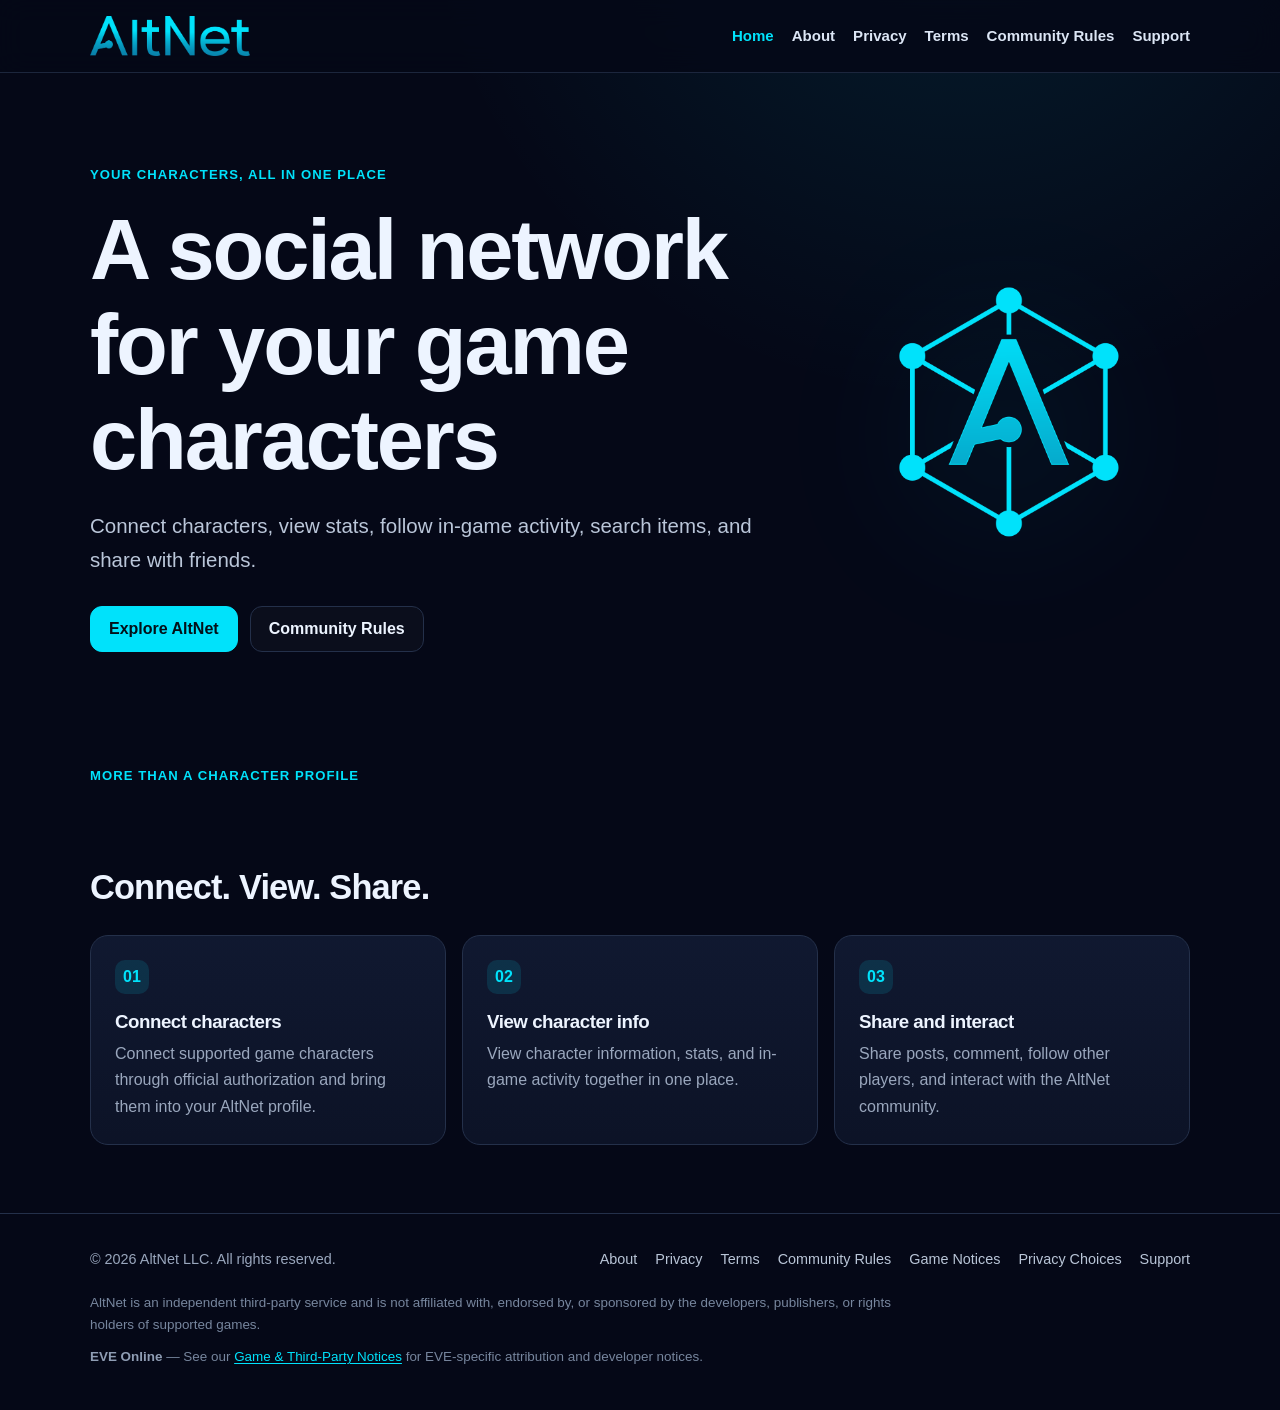
==== index.html @ 85214b1b "Initial production website" ====
<!doctype html>
<html lang="en">
<head>
  <meta charset="utf-8">
  <meta name="viewport" content="width=device-width,initial-scale=1">
  <title>AltNet — A social network for your game characters</title>
  <meta name="description" content="AltNet is a social network for your game characters. Connect characters, view stats, follow in-game activity, search items, and share with friends.">
  <meta name="theme-color" content="#050817">
  <link rel="canonical" href="https://altnetapp.com/">
  <link rel="icon" type="image/png" sizes="192x192" href="/assets/images/favicon-192.png">
  <link rel="apple-touch-icon" href="/assets/images/favicon-192.png">
  <link rel="manifest" href="/site.webmanifest">
  <meta property="og:type" content="website">
  <meta property="og:site_name" content="AltNet">
  <meta property="og:title" content="AltNet — A social network for your game characters">
  <meta property="og:description" content="AltNet is a social network for your game characters. Connect characters, view stats, follow in-game activity, search items, and share with friends.">
  <meta property="og:url" content="https://altnetapp.com/">
  <meta property="og:image" content="https://altnetapp.com/assets/images/app-icon.png">
  <meta name="twitter:card" content="summary">
  <link rel="stylesheet" href="/assets/css/site.css">
</head>
<body>
<header class="site-header">
  <div class="wrap header-inner">
    <a class="brand" href="/" aria-label="AltNet home"><img src="/assets/images/altnet-wordmark.png" alt="AltNet"></a>

    <nav class="desktop-nav" aria-label="Main navigation">
        <a href="/" aria-current="page">Home</a>
        <a href="/about/">About</a>
        <a href="/privacy/">Privacy</a>
        <a href="/terms/">Terms</a>
        <a href="/rules/">Community Rules</a>
        <a href="/support/">Support</a>
    </nav>

    <details class="mobile-nav">
      <summary>Menu</summary>
      <nav aria-label="Mobile navigation">
        <a href="/" aria-current="page">Home</a>
        <a href="/about/">About</a>
        <a href="/privacy/">Privacy</a>
        <a href="/terms/">Terms</a>
        <a href="/rules/">Community Rules</a>
        <a href="/support/">Support</a>
      </nav>
    </details>
  </div>
</header>
<main>

<section class="hero">
  <div class="wrap hero-grid">
    <div>
      <div class="eyebrow">Your characters, all in one place</div>
      <h1>A social network for your game characters</h1>
      <p class="lead">Connect characters, view stats, follow in-game activity, search items, and share with friends.</p>
      <div class="hero-actions">
        <a class="btn btn-primary" href="#about">Explore AltNet</a>
        <a class="btn btn-secondary" href="/rules/">Community Rules</a>
      </div>
    </div>
    <img class="hero-mark" src="/assets/images/altnet-mark.png" alt="" aria-hidden="true">
  </div>
</section>

<section class="section" id="about">
  <div class="wrap">
    <div class="eyebrow">More than a character profile</div>
    <h2>Connect. View. Share.</h2>
    <div class="cards">
      <article class="card"><div class="icon-dot">01</div><h3>Connect characters</h3><p>Connect supported game characters through official authorization and bring them into your AltNet profile.</p></article>
      <article class="card"><div class="icon-dot">02</div><h3>View character info</h3><p>View character information, stats, and in-game activity together in one place.</p></article>
      <article class="card"><div class="icon-dot">03</div><h3>Share and interact</h3><p>Share posts, comment, follow other players, and interact with the AltNet community.</p></article>
    </div>
  </div>
</section>


</main>
<footer class="site-footer">
  <div class="wrap">
    <div class="footer-grid">
      <div>© 2026 AltNet LLC. All rights reserved.</div>
      <div class="footer-links">
        <a href="/about/">About</a>
        <a href="/privacy/">Privacy</a>
        <a href="/terms/">Terms</a>
        <a href="/rules/">Community Rules</a>
        <a href="/game-notices/">Game Notices</a>
        <a href="/account-privacy-choices/">Privacy Choices</a>
        <a href="/support/">Support</a>
      </div>
    </div>
    <div class="third-party">
      <p>AltNet is an independent third-party service and is not affiliated with, endorsed by, or sponsored by the developers, publishers, or rights holders of supported games.</p>
      <p><strong>EVE Online</strong> — See our <a href="/game-notices/">Game &amp; Third-Party Notices</a> for EVE-specific attribution and developer notices.</p>
    </div>
  </div>
</footer>
</body>
</html>
---- assets/css/site.css ----
:root {
  --bg: #050817;
  --bg-elevated: #0d1428;
  --bg-soft: #111a32;
  --text: #edf4ff;
  --muted: #9aa7bd;
  --border: #24304a;
  --teal: #00E2FB;
  --teal-soft: rgba(0, 226, 251, .12);
  --max: 1100px;
  color-scheme: dark;
}

* { box-sizing: border-box; }
html { scroll-behavior: smooth; }
body {
  margin: 0;
  background:
    radial-gradient(circle at 75% -10%, rgba(0,226,251,.10), transparent 34rem),
    var(--bg);
  color: var(--text);
  font-family: -apple-system, BlinkMacSystemFont, "Segoe UI", Roboto, Helvetica, Arial, sans-serif;
  line-height: 1.65;
  -webkit-font-smoothing: antialiased;
}
a { color: var(--teal); text-underline-offset: .18em; }
a:hover { text-decoration-thickness: 2px; }
img { max-width: 100%; height: auto; }
.wrap { width: min(calc(100% - 36px), var(--max)); margin: 0 auto; }

.site-header {
  position: sticky;
  top: 0;
  z-index: 20;
  background: rgba(5,8,23,.88);
  border-bottom: 1px solid rgba(36,48,74,.75);
  backdrop-filter: blur(14px);
}
.header-inner {
  min-height: 72px;
  display: flex;
  align-items: center;
  justify-content: space-between;
  gap: 24px;
}
.brand { display: inline-flex; align-items: center; text-decoration: none; }
.brand img { width: 160px; display: block; }
.desktop-nav {
  display: flex;
  align-items: center;
  flex-wrap: wrap;
  gap: 7px 18px;
}
.desktop-nav a,
.mobile-nav a {
  color: #dce6f5;
  text-decoration: none;
  font-size: .94rem;
  font-weight: 650;
}
.desktop-nav a:hover,
.desktop-nav a[aria-current="page"],
.mobile-nav a:hover,
.mobile-nav a[aria-current="page"] {
  color: var(--teal);
}

.mobile-nav { display: none; }
.mobile-nav summary {
  list-style: none;
  cursor: pointer;
  color: var(--text);
  font-weight: 750;
}
.mobile-nav summary::-webkit-details-marker { display: none; }

.hero { padding: 88px 0 68px; }
.hero-grid {
  display: grid;
  grid-template-columns: 1.3fr .7fr;
  gap: 64px;
  align-items: center;
}
.eyebrow {
  display: inline-flex;
  align-items: center;
  gap: 8px;
  color: var(--teal);
  font-size: .82rem;
  font-weight: 800;
  letter-spacing: .08em;
  text-transform: uppercase;
}
h1, h2, h3 { line-height: 1.12; letter-spacing: -.025em; }
h1 { margin: 16px 0 20px; font-size: clamp(2.65rem, 7vw, 5.3rem); }
h2 { margin-top: 2.3em; font-size: clamp(1.55rem, 3vw, 2.15rem); }
h3 { margin-top: 1.7em; }
.lead { color: #bac6d9; font-size: clamp(1.08rem, 2vw, 1.28rem); max-width: 720px; }
.hero-actions { display: flex; gap: 12px; flex-wrap: wrap; margin-top: 30px; }
.btn {
  display: inline-flex;
  min-height: 46px;
  align-items: center;
  justify-content: center;
  padding: 0 18px;
  border-radius: 12px;
  border: 1px solid var(--border);
  text-decoration: none;
  font-weight: 800;
}
.btn-primary { background: var(--teal); color: #031018; border-color: var(--teal); }
.btn-secondary { color: var(--text); background: rgba(255,255,255,.025); }
.hero-mark {
  width: min(100%, 340px);
  margin: 0 auto;
  image-rendering: auto;
  filter: drop-shadow(0 20px 70px rgba(0,226,251,.16));
}

.section { padding: 42px 0 68px; }
.cards {
  display: grid;
  grid-template-columns: repeat(3, 1fr);
  gap: 16px;
  margin-top: 28px;
}
.card {
  background: linear-gradient(180deg, rgba(17,26,50,.94), rgba(13,20,40,.94));
  border: 1px solid var(--border);
  border-radius: 18px;
  padding: 24px;
}
.card h3 { margin: 0 0 8px; }
.card p { color: var(--muted); margin: 0; }
.icon-dot {
  width: 34px; height: 34px; border-radius: 10px;
  display: grid; place-items: center;
  background: var(--teal-soft); color: var(--teal);
  font-weight: 900; margin-bottom: 18px;
}

.legal-hero { padding: 62px 0 22px; }
.legal-hero h1 { font-size: clamp(2.25rem, 5vw, 3.7rem); margin-bottom: 10px; }
.meta { color: var(--muted); font-size: .93rem; }
.content {
  max-width: 860px;
  padding-bottom: 72px;
}
.content p, .content li { color: #c7d2e3; }
.content strong { color: var(--text); }
.content ul { padding-left: 1.25rem; }
.content .notice {
  margin: 26px 0;
  padding: 18px 20px;
  border-left: 3px solid var(--teal);
  background: var(--teal-soft);
  border-radius: 0 12px 12px 0;
}
.content hr { border: 0; border-top: 1px solid var(--border); margin: 38px 0; }
.content h2 { scroll-margin-top: 100px; }

.contact-box {
  border: 1px solid var(--border);
  border-radius: 16px;
  background: var(--bg-elevated);
  padding: 22px;
  margin: 24px 0;
}

.site-footer {
  border-top: 1px solid var(--border);
  padding: 34px 0 42px;
  color: var(--muted);
  font-size: .9rem;
}
.footer-grid {
  display: grid;
  grid-template-columns: 1fr auto;
  gap: 26px;
  align-items: start;
}
.footer-links { display: flex; flex-wrap: wrap; gap: 8px 18px; justify-content: flex-end; }
.footer-links a { color: #b9c5d7; text-decoration: none; }
.third-party {
  margin-top: 20px;
  max-width: 820px;
  font-size: .84rem;
  color: #77869e;
}
.third-party p { margin: 0; }
.third-party p + p { margin-top: 10px; }
.third-party strong { color: #8f9db4; }

code {
  border: 1px solid var(--border);
  background: var(--bg-elevated);
  padding: .12em .35em;
  border-radius: 6px;
  color: #dffbff;
}
.table-wrap { overflow-x: auto; }
table { width: 100%; border-collapse: collapse; margin: 20px 0 30px; min-width: 620px; }
th, td { border-bottom: 1px solid var(--border); padding: 12px 10px; text-align: left; vertical-align: top; }
th { color: var(--text); }
td { color: #c7d2e3; }

@media (max-width: 780px) {
  .site-header { position: static; }

  /* Use the phone layout as the standard across all mobile-width pages.
     This keeps the header, hero, cards, legal pages, support, and footer
     aligned to the same compact content column on wider mobile browsers. */
  .wrap {
    width: min(calc(100% - 36px), 430px);
  }

  .header-inner {
    min-height: 64px;
    padding: 12px 0;
    flex-direction: row;
    align-items: center;
    justify-content: space-between;
    gap: 16px;
  }

  .brand img { width: 126px; }

  .desktop-nav { display: none; }

  .mobile-nav {
    display: block;
    position: relative;
  }

  /* Standard three-line hamburger trigger. The dropdown itself stays the same. */
  .mobile-nav summary {
    width: 44px;
    height: 44px;
    min-height: 44px;
    display: inline-flex;
    align-items: center;
    justify-content: center;
    padding: 0;
    border: 0;
    border-radius: 10px;
    background: transparent;
    font-size: 0;
  }

  .mobile-nav summary::before {
    content: "";
    width: 23px;
    height: 2px;
    border-radius: 999px;
    background: var(--text);
    box-shadow:
      0 -7px 0 var(--text),
      0 7px 0 var(--text);
  }

  .mobile-nav summary::after { content: none; }

  .mobile-nav[open] summary {
    background: rgba(255,255,255,.04);
  }

  .mobile-nav nav {
    position: absolute;
    right: 0;
    top: calc(100% + 8px);
    z-index: 50;
    min-width: 210px;
    display: grid;
    gap: 4px;
    padding: 8px;
    border: 1px solid var(--border);
    border-radius: 12px;
    background: #0d1428;
    box-shadow: 0 18px 45px rgba(0,0,0,.38);
  }

  .mobile-nav nav a {
    display: block;
    padding: 10px 12px;
    border-radius: 8px;
  }

  .mobile-nav nav a:hover,
  .mobile-nav nav a[aria-current="page"] {
    background: var(--teal-soft);
  }

  /* Phone-first mobile layout. Wider mobile browsers keep the same compact
     proportions instead of stretching the hero toward a desktop layout. */
  .hero { padding: 50px 0 44px; }

  .hero-grid {
    grid-template-columns: 1fr;
    gap: 0;
    width: min(calc(100% - 36px), 430px);
    margin-left: auto;
    margin-right: auto;
  }

  .hero h1 {
    font-size: clamp(2.7rem, 12vw, 3.15rem);
    margin-top: 14px;
  }

  .hero .lead { font-size: 1.08rem; }

  .hero-actions {
    display: grid;
    grid-template-columns: 1fr;
    width: 100%;
    gap: 10px;
    margin-top: 26px;
  }

  .hero-actions .btn { width: 100%; }

  /* Mobile mark stays beneath Community Rules. */
  .hero-mark {
    display: block;
    width: 92px;
    margin: 28px auto 0;
    filter: drop-shadow(0 12px 34px rgba(0,226,251,.14));
  }

  .section { padding: 34px 0 52px; }

  .section h2 { margin-top: 1.35em; }

  .cards {
    grid-template-columns: 1fr;
    gap: 12px;
    margin-top: 22px;
  }

  .card { padding: 21px; }

  .legal-hero { padding: 46px 0 18px; }

  .legal-hero h1 { margin-top: 12px; }

  .content { padding-bottom: 54px; }

  .footer-grid { grid-template-columns: 1fr; }
  .footer-links { justify-content: flex-start; }
}

@media (max-width: 410px) {
  .wrap { width: min(calc(100% - 30px), var(--max)); }
  .brand img { width: 118px; }
}
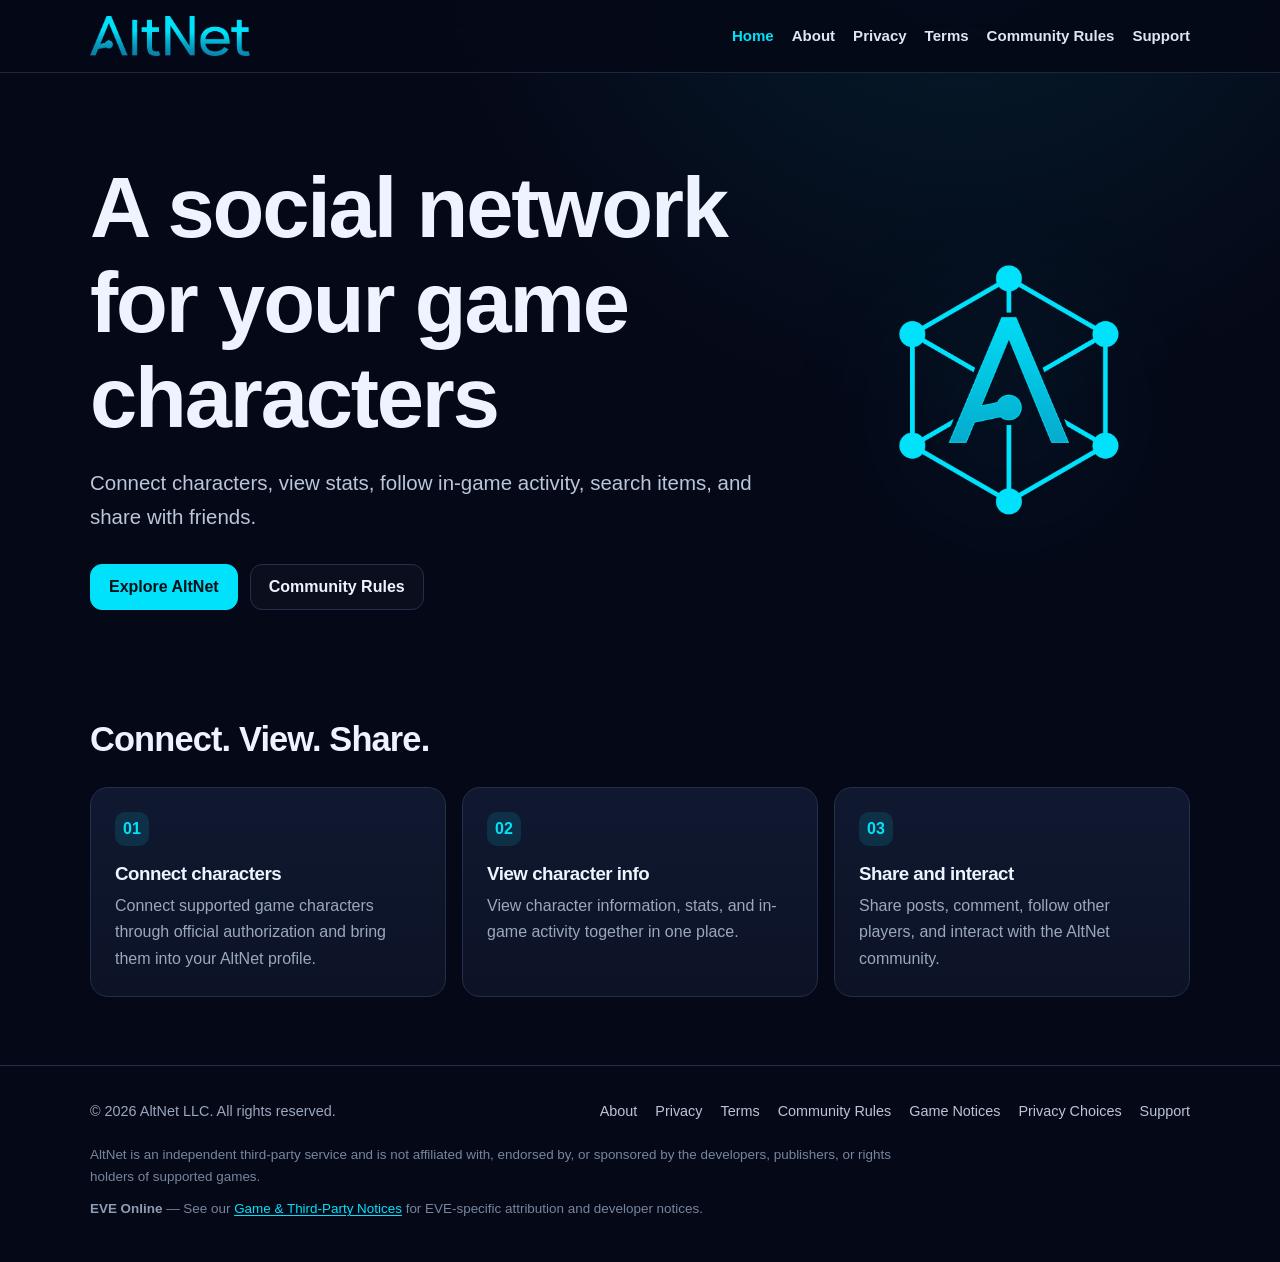
==== commit 7d982e14: "Remove small section headers" ====
--- a/index.html
+++ b/index.html
@@ -51,7 +51,6 @@
 <section class="hero">
   <div class="wrap hero-grid">
     <div>
-      <div class="eyebrow">Your characters, all in one place</div>
       <h1>A social network for your game characters</h1>
       <p class="lead">Connect characters, view stats, follow in-game activity, search items, and share with friends.</p>
       <div class="hero-actions">
@@ -65,7 +64,6 @@
 
 <section class="section" id="about">
   <div class="wrap">
-    <div class="eyebrow">More than a character profile</div>
     <h2>Connect. View. Share.</h2>
     <div class="cards">
       <article class="card"><div class="icon-dot">01</div><h3>Connect characters</h3><p>Connect supported game characters through official authorization and bring them into your AltNet profile.</p></article>
--- a/assets/css/site.css
+++ b/assets/css/site.css
@@ -75,21 +75,12 @@
 .mobile-nav summary::-webkit-details-marker { display: none; }
 
 .hero { padding: 88px 0 68px; }
+.hero h1 { margin-top: 0; }
 .hero-grid {
   display: grid;
   grid-template-columns: 1.3fr .7fr;
   gap: 64px;
   align-items: center;
-}
-.eyebrow {
-  display: inline-flex;
-  align-items: center;
-  gap: 8px;
-  color: var(--teal);
-  font-size: .82rem;
-  font-weight: 800;
-  letter-spacing: .08em;
-  text-transform: uppercase;
 }
 h1, h2, h3 { line-height: 1.12; letter-spacing: -.025em; }
 h1 { margin: 16px 0 20px; font-size: clamp(2.65rem, 7vw, 5.3rem); }
@@ -118,6 +109,7 @@
 }
 
 .section { padding: 42px 0 68px; }
+.section > .wrap > h2:first-child { margin-top: 0; }
 .cards {
   display: grid;
   grid-template-columns: repeat(3, 1fr);
@@ -140,7 +132,7 @@
 }
 
 .legal-hero { padding: 62px 0 22px; }
-.legal-hero h1 { font-size: clamp(2.25rem, 5vw, 3.7rem); margin-bottom: 10px; }
+.legal-hero h1 { font-size: clamp(2.25rem, 5vw, 3.7rem); margin-top: 0; margin-bottom: 10px; }
 .meta { color: var(--muted); font-size: .93rem; }
 .content {
   max-width: 860px;
